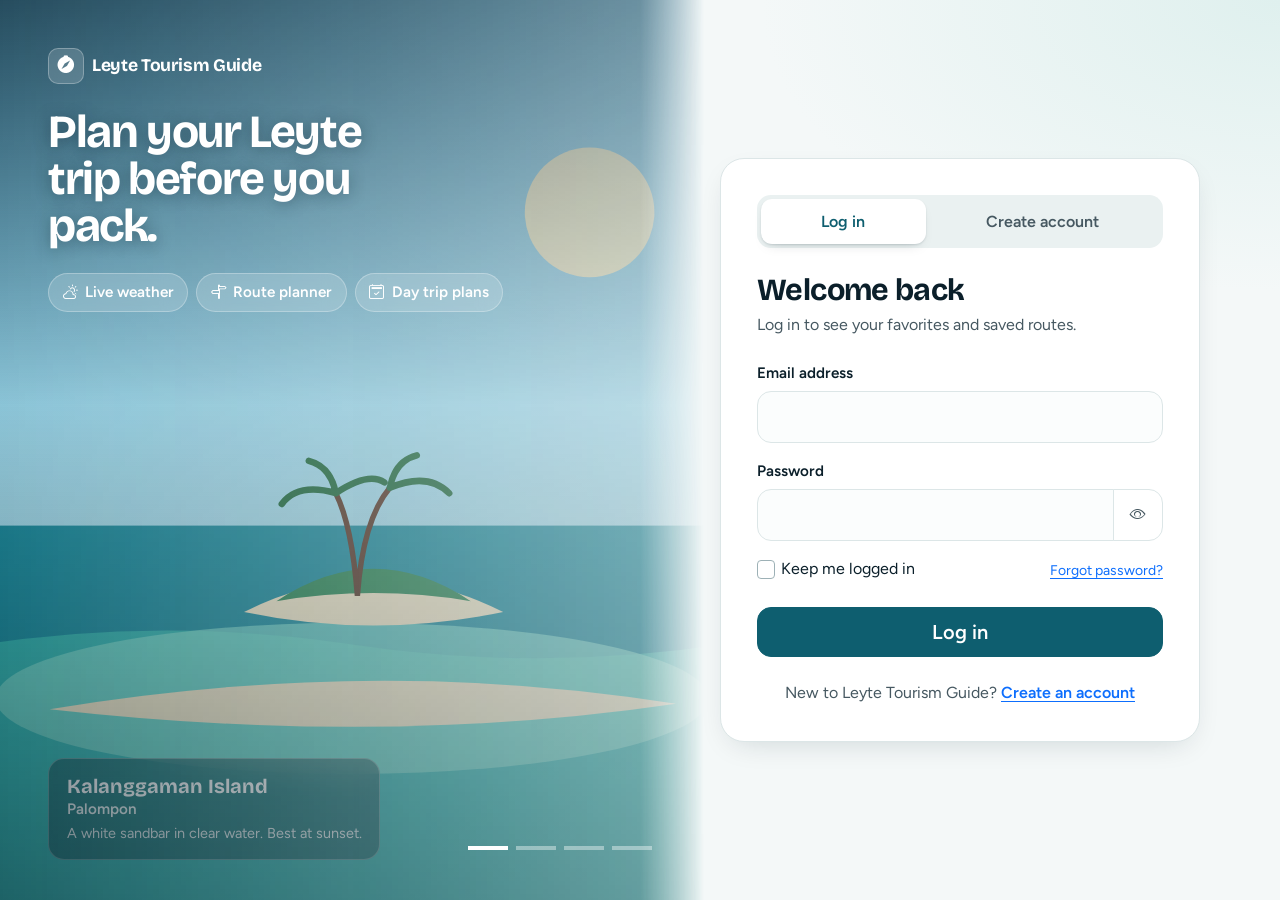
==== leyte-auth/index.html @ c01d0892 "Add files via upload" ====
<!DOCTYPE html>
<html lang="en">
<head>
  <meta charset="UTF-8">
  <meta name="viewport" content="width=device-width, initial-scale=1">
  <title>Sign in | Leyte Tourism Guide</title>

  <link href="vendor/bootstrap/css/bootstrap.min.css" rel="stylesheet">
  <link href="vendor/bootstrap-icons/bootstrap-icons.min.css" rel="stylesheet">
  <link href="https://fonts.googleapis.com/css2?family=Bricolage+Grotesque:opsz,wght@12..96,500;12..96,700&family=Figtree:wght@400;500;600&display=swap" rel="stylesheet">

  <link href="css/style.css" rel="stylesheet">
</head>
<body>

<div class="container-fluid p-0">
  <div class="row g-0 min-vh-100 auth-row">

    <!-- Left: brand + scene -->
    <aside class="col-lg-6 scene">
      <div id="placeCarousel" class="carousel slide carousel-fade" data-bs-ride="carousel" data-bs-interval="5500" data-bs-pause="hover" aria-label="Featured Leyte destinations">
        <div class="carousel-indicators">
          <button type="button" data-bs-target="#placeCarousel" data-bs-slide-to="0" class="active" aria-current="true" aria-label="Kalanggaman Island"></button>
          <button type="button" data-bs-target="#placeCarousel" data-bs-slide-to="1" aria-label="Lake Danao"></button>
          <button type="button" data-bs-target="#placeCarousel" data-bs-slide-to="2" aria-label="San Juanico Bridge"></button>
          <button type="button" data-bs-target="#placeCarousel" data-bs-slide-to="3" aria-label="Cuatro Islas"></button>
        </div>
        <div class="carousel-inner">
        <div class="carousel-item active">
          <div class="slide-art" style="background:linear-gradient(#6EC3E6,#CFEFF0)">
            <svg viewBox="0 0 800 900" preserveAspectRatio="xMidYMid slice" aria-hidden="true">
          <circle cx="620" cy="230" r="60" fill="#FFF3C4" opacity=".9"/>
          <rect y="520" width="800" height="380" fill="#1E8FA0"/>
          <path d="M0 640 Q200 600 400 630 T800 620 V900 H0Z" fill="#35B8B3"/>
          <ellipse cx="400" cy="680" rx="330" ry="70" fill="#7FE0D0" opacity=".7"/>
          <path d="M120 690 Q420 640 700 685 Q430 725 120 690Z" fill="#F6EBCB"/>
          <path d="M300 600 Q420 540 540 600 Q420 625 300 600Z" fill="#F6EBCB"/>
          <path d="M330 590 Q420 530 510 590 Q420 575 330 590Z" fill="#2E8B57"/>
          <path d="M405 585 Q400 520 385 490 M405 585 Q410 515 435 485" stroke="#5B3A29" stroke-width="5" fill="none"/>
          <path d="M385 490 Q350 480 335 500 M385 490 Q380 465 360 460 M385 490 Q415 470 430 480 M435 485 Q470 470 490 490 M435 485 Q440 460 460 455" stroke="#1F6B3F" stroke-width="6" fill="none" stroke-linecap="round"/></svg>
          </div>
          <img class="slide-photo" src="images/kalanggaman-island.jpg" alt="" onerror="this.remove()">
          <div class="slide-caption"><strong>Kalanggaman Island</strong><span>Palompon</span><small>A white sandbar in clear water. Best at sunset.</small></div>
        </div>
        <div class="carousel-item">
          <div class="slide-art" style="background:linear-gradient(#A9CCD6,#E6F0EA)">
            <svg viewBox="0 0 800 900" preserveAspectRatio="xMidYMid slice" aria-hidden="true">
          <path d="M0 470 L120 360 L230 450 L360 300 L500 440 L620 340 L800 470 V600 H0Z" fill="#3E7C6B" opacity=".75"/>
          <path d="M0 540 L150 430 L300 520 L470 400 L640 520 L800 450 V620 H0Z" fill="#1F5B4B"/>
          <rect y="580" width="800" height="320" fill="#2B7F86"/>
          <path d="M0 620 Q200 605 400 620 T800 620 V660 H0Z" fill="#1F5B4B" opacity=".5"/>
          <rect y="480" width="800" height="110" fill="#fff" opacity=".3"/>
          <path d="M0 720 Q200 710 400 720 T800 720 M0 780 Q200 770 400 780 T800 780" stroke="#fff" opacity=".22" stroke-width="3" fill="none"/></svg>
          </div>
          <img class="slide-photo" src="images/lake-danao.jpg" alt="" onerror="this.remove()">
          <div class="slide-caption"><strong>Lake Danao</strong><span>Ormoc City</span><small>A mountain lake wrapped in morning mist.</small></div>
        </div>
        <div class="carousel-item">
          <div class="slide-art" style="background:linear-gradient(#F7C777,#F2A541 60%,#F7C777)">
            <svg viewBox="0 0 800 900" preserveAspectRatio="xMidYMid slice" aria-hidden="true">
          <circle cx="600" cy="470" r="70" fill="#FCE3B0" opacity=".9"/>
          <rect y="590" width="800" height="310" fill="#0E5E6F"/>
          <g transform="translate(0 400)">
            <g stroke="#0B2A3C" stroke-width="3" fill="none"><path d="M60 150 Q400 -10 740 150"/><path d="M0 175 H800" stroke-width="7"/></g>
            <g stroke="#0B2A3C" stroke-width="1.5" opacity=".7"><path d="M140 175V112M220 175V88M300 175V72M380 175V66M460 175V68M540 175V80M620 175V102M700 175V133"/></g>
            <g fill="#0B2A3C"><rect x="196" y="175" width="10" height="70"/><rect x="396" y="175" width="10" height="70"/><rect x="596" y="175" width="10" height="70"/></g>
          </g>
          <path d="M0 650 Q100 636 200 650 T400 650 T600 650 T800 650 V900 H0Z" fill="#0E5E6F" opacity=".85"/>
          <path d="M0 720 Q100 706 200 720 T400 720 T600 720 T800 720 V900 H0Z" fill="#0B2A3C" opacity=".85"/></svg>
          </div>
          <img class="slide-photo" src="images/san-juanico-bridge.jpg" alt="" onerror="this.remove()">
          <div class="slide-caption"><strong>San Juanico Bridge</strong><span>Tacloban City</span><small>Leyte meets Samar. Best at sunrise.</small></div>
        </div>
        <div class="carousel-item">
          <div class="slide-art" style="background:linear-gradient(#4B3A6B,#E8674A 65%,#F7B267)">
            <svg viewBox="0 0 800 900" preserveAspectRatio="xMidYMid slice" aria-hidden="true">
          <circle cx="400" cy="560" r="85" fill="#FFD9A0"/>
          <rect y="560" width="800" height="340" fill="#5A2F55"/>
          <rect x="350" y="575" width="100" height="280" fill="#F7B267" opacity=".35"/>
          <path d="M100 560 Q190 470 290 560Z" fill="#1E1730"/>
          <path d="M500 560 Q600 440 710 560Z" fill="#1E1730"/>
          <path d="M620 560 Q670 505 740 560Z" fill="#1E1730"/>
          <path d="M0 640 Q200 628 400 640 T800 640 M0 720 Q200 708 400 720 T800 720" stroke="#F7B267" opacity=".25" stroke-width="3" fill="none"/></svg>
          </div>
          <img class="slide-photo" src="images/cuatro-islas.jpg" alt="" onerror="this.remove()">
          <div class="slide-caption"><strong>Cuatro Islas</strong><span>Inopacan</span><small>Island silhouettes at sunset.</small></div>
        </div>
        </div>
      </div>
      <div class="scene-scrim"></div>
      <div class="scene-copy">
        <a href="#" class="brand d-inline-flex align-items-center gap-2 mb-3 mb-lg-4">
          <span class="brand-mark"><i class="bi bi-compass-fill"></i></span> Leyte Tourism Guide
        </a>
        <h1>Plan your Leyte trip before you pack.</h1>
        <div class="d-none d-lg-flex flex-wrap gap-2 mt-4">
          <span class="feature-pill"><i class="bi bi-cloud-sun"></i> Live weather</span>
          <span class="feature-pill"><i class="bi bi-signpost-split"></i> Route planner</span>
          <span class="feature-pill"><i class="bi bi-calendar2-check"></i> Day trip plans</span>
        </div>
      </div>
    </aside>

    <!-- Right: forms -->
    <main class="col-lg-6 offset-lg-6 d-flex align-items-center justify-content-center p-4 p-lg-5">
      <div class="auth-wrap">

        <ul class="nav nav-pills nav-fill mb-4" id="authTabs" role="tablist">
          <li class="nav-item" role="presentation">
            <button class="nav-link active" id="login-tab" data-bs-toggle="pill" data-bs-target="#login-pane"
                    type="button" role="tab" aria-controls="login-pane" aria-selected="true">Log in</button>
          </li>
          <li class="nav-item" role="presentation">
            <button class="nav-link" id="register-tab" data-bs-toggle="pill" data-bs-target="#register-pane"
                    type="button" role="tab" aria-controls="register-pane" aria-selected="false">Create account</button>
          </li>
        </ul>

        <div id="formAlert" class="alert d-none" role="alert"></div>

        <div class="tab-content">

          <!-- LOGIN -->
          <div class="tab-pane fade show active" id="login-pane" role="tabpanel" aria-labelledby="login-tab" tabindex="0">
            <h2 class="h3 fw-bold mb-1">Welcome back</h2>
            <p class="text-secondary mb-4">Log in to see your favorites and saved routes.</p>

            <form id="loginForm" novalidate>
              <div class="mb-3">
                <label for="loginEmail" class="form-label">Email address</label>
                <input type="email" class="form-control form-control-lg" id="loginEmail" name="email"
                       autocomplete="email" required>
                <div class="invalid-feedback">Enter the email you registered with.</div>
              </div>

              <div class="mb-3">
                <label for="loginPassword" class="form-label">Password</label>
                <div class="input-group has-validation">
                  <input type="password" class="form-control form-control-lg" id="loginPassword" name="password"
                         autocomplete="current-password" required>
                  <button class="btn btn-outline-secondary toggle-pw" type="button" data-target="loginPassword"
                          aria-label="Show password"><i class="bi bi-eye"></i></button>
                  <div class="invalid-feedback">Enter your password.</div>
                </div>
              </div>

              <div class="d-flex justify-content-between align-items-center mb-4">
                <div class="form-check">
                  <input class="form-check-input" type="checkbox" id="remember">
                  <label class="form-check-label" for="remember">Keep me logged in</label>
                </div>
                <a href="#" class="small">Forgot password?</a>
              </div>

              <button type="submit" class="btn btn-primary btn-lg w-100">Log in</button>
            </form>

            <p class="text-center text-secondary mt-4 mb-0">
              New to Leyte Tourism Guide?
              <a href="#" data-goto="register-tab" class="fw-semibold">Create an account</a>
            </p>
          </div>

          <!-- REGISTER -->
          <div class="tab-pane fade" id="register-pane" role="tabpanel" aria-labelledby="register-tab" tabindex="0">
            <h2 class="h3 fw-bold mb-1">Create your account</h2>
            <p class="text-secondary mb-4">Save places, rate destinations, and keep your trip history.</p>

            <form id="registerForm" novalidate>
              <div class="row g-3 mb-3">
                <div class="col-sm-6">
                  <label for="firstName" class="form-label">First name</label>
                  <input type="text" class="form-control" id="firstName" name="first_name" autocomplete="given-name" required>
                  <div class="invalid-feedback">Enter your first name.</div>
                </div>
                <div class="col-sm-6">
                  <label for="lastName" class="form-label">Last name</label>
                  <input type="text" class="form-control" id="lastName" name="last_name" autocomplete="family-name" required>
                  <div class="invalid-feedback">Enter your last name.</div>
                </div>
              </div>

              <div class="mb-3">
                <label for="regEmail" class="form-label">Email address</label>
                <input type="email" class="form-control" id="regEmail" name="email" autocomplete="email" required>
                <div class="invalid-feedback">Enter a valid email address.</div>
              </div>

              <div class="mb-3">
                <label for="regPassword" class="form-label">Password</label>
                <div class="input-group has-validation">
                  <input type="password" class="form-control" id="regPassword" name="password"
                         autocomplete="new-password" minlength="8" required>
                  <button class="btn btn-outline-secondary toggle-pw" type="button" data-target="regPassword"
                          aria-label="Show password"><i class="bi bi-eye"></i></button>
                  <div class="invalid-feedback">Use at least 8 characters with a letter and a number.</div>
                </div>
                <div class="strength mt-2" aria-hidden="true"><div id="strengthBar"></div></div>
                <div class="form-text" id="strengthText">At least 8 characters, with a letter and a number.</div>
              </div>

              <div class="mb-3">
                <label for="regConfirm" class="form-label">Confirm password</label>
                <input type="password" class="form-control" id="regConfirm" name="confirm_password"
                       autocomplete="new-password" required>
                <div class="invalid-feedback">Passwords don't match.</div>
              </div>

              <div class="form-check mb-4">
                <input class="form-check-input" type="checkbox" id="terms" required>
                <label class="form-check-label" for="terms">
                  I agree to the <a href="#">terms of use</a> and <a href="#">privacy notice</a>.
                </label>
                <div class="invalid-feedback">You need to agree before creating an account.</div>
              </div>

              <button type="submit" class="btn btn-primary btn-lg w-100">Create account</button>
            </form>

            <p class="text-center text-secondary mt-4 mb-0">
              Already have an account?
              <a href="#" data-goto="login-tab" class="fw-semibold">Log in</a>
            </p>
          </div>

        </div>
      </div>
    </main>
  </div>
</div>

<!-- Preference questionnaire (opens after registration) -->
<div class="modal fade" id="prefModal" data-bs-backdrop="static" data-bs-keyboard="false" tabindex="-1" aria-labelledby="prefTitle" aria-hidden="true">
  <div class="modal-dialog modal-dialog-centered modal-dialog-scrollable modal-lg">
    <div class="modal-content border-0 rounded-4">
      <div class="modal-header border-0 pb-0 flex-column align-items-stretch">
        <div class="d-flex justify-content-between align-items-center mb-2">
          <span class="text-secondary small" id="stepLabel">Question 1 of 3</span>
          <button type="button" class="btn btn-link btn-sm text-secondary text-decoration-none" id="skipBtn">Skip for now</button>
        </div>
        <div class="progress pref-progress" role="progressbar" aria-label="Questionnaire progress">
          <div class="progress-bar" id="prefBar" style="width:33%"></div>
        </div>
      </div>

      <div class="modal-body p-4">
        <section class="pref-step" data-step="0">
          <h2 class="h4 fw-bold" id="prefTitle">What kind of places do you like?</h2>
          <p class="text-secondary">Pick as many as you want.</p>
          <div class="row g-3" id="catOpts"></div>
        </section>

        <section class="pref-step d-none" data-step="1">
          <h2 class="h4 fw-bold">Where do you want to be?</h2>
          <p class="text-secondary">Choose the setting you enjoy most.</p>
          <div class="row g-3" id="areaOpts"></div>
        </section>

        <section class="pref-step d-none" data-step="2">
          <h2 class="h4 fw-bold">When do you usually visit?</h2>
          <p class="text-secondary">We'll match places and lighting to your time of day.</p>
          <div class="row g-3" id="timeOpts"></div>
        </section>

        <section class="pref-step d-none" data-step="3">
          <h2 class="h4 fw-bold mb-3">Your Leyte picks</h2>
          <div id="results"></div>
        </section>
      </div>

      <div class="modal-footer border-0 pt-0">
        <button type="button" class="btn btn-outline-secondary" id="backBtn">Back</button>
        <button type="button" class="btn btn-primary px-4" id="nextBtn" disabled>Next</button>
      </div>
    </div>
  </div>
</div>

<script src="vendor/bootstrap/js/bootstrap.bundle.min.js"></script>
<script src="js/app.js"></script>
</body>
</html>
---- leyte-auth/css/style.css ----
/* ===== Design tokens ===== */
:root {
  --ink: #0B1F2A;
  --ink-2: #465861;
  --line: #DCE6E7;
  --bg: #F4F8F8;
  --brand: #0E5E6F;
  --brand-strong: #0A4757;
  --lagoon: #2FA4A0;
  --sun: #F2A541;
  --ring: 0 0 0 4px rgba(47, 164, 160, .22);
  --shadow-md: 0 10px 30px -12px rgba(11, 31, 42, .18);

  /* ---- Picture fade (edit these) ----
     1 = fully visible, 0 = fully transparent. */
  --fade-left: 1;        /* left edge of the picture */
  --fade-middle: .55;    /* at the middle point below */
  --fade-right: 0;       /* right edge, next to the form */
  --fade-middle-at: 50vw;/* where the middle point sits (try 40vw or 60vw) */

  --bs-body-font-family: "Figtree", system-ui, sans-serif;
  --bs-body-color: var(--ink);
  --bs-secondary-color: var(--ink-2);
  --bs-border-color: var(--line);
  --bs-border-radius: 14px;
  --bs-border-radius-lg: 14px;
  --bs-primary: var(--brand);
  --bs-primary-rgb: 14, 94, 111;
  --bs-link-color: var(--brand);
  --bs-link-hover-color: var(--brand-strong);
}
body { min-height: 100vh; background: radial-gradient(50rem 28rem at 100% 0, #DFF0EE 0, transparent 65%), var(--bg); -webkit-font-smoothing: antialiased; }
h1, h2, .brand { font-family: "Bricolage Grotesque", "Figtree", sans-serif; letter-spacing: -.02em; }
.text-secondary { color: var(--ink-2) !important; }
a { text-underline-offset: 3px; }
:focus-visible { outline: 3px solid var(--lagoon); outline-offset: 2px; }

/* ===== Buttons ===== */
.btn-primary {
  --bs-btn-bg: var(--brand); --bs-btn-border-color: var(--brand);
  --bs-btn-hover-bg: var(--brand-strong); --bs-btn-hover-border-color: var(--brand-strong);
  --bs-btn-active-bg: var(--brand-strong); --bs-btn-active-border-color: var(--brand-strong);
  --bs-btn-focus-shadow-rgb: 47, 164, 160;
  font-weight: 600; min-height: 3.1rem; transition: transform .15s, box-shadow .15s, background-color .15s;
}
.btn-primary:hover:not(:disabled) { transform: translateY(-1px); box-shadow: 0 10px 22px -10px rgba(14, 94, 111, .75); }
.btn-primary:active:not(:disabled) { transform: translateY(0); }
.btn-outline-secondary { --bs-btn-color: var(--ink-2); --bs-btn-border-color: var(--line); --bs-btn-hover-bg: #eef5f5; --bs-btn-hover-color: var(--ink); --bs-btn-hover-border-color: var(--line); }

/* ===== Forms ===== */
.form-label { font-weight: 600; font-size: .95rem; margin-bottom: .4rem; }
.form-control { min-height: 3rem; border-color: var(--line); background-color: #FBFDFD; padding-inline: 1rem; transition: border-color .15s, box-shadow .15s; }
.form-control-lg { min-height: 3.25rem; font-size: 1.0625rem; }
.form-control:focus, .form-check-input:focus { border-color: var(--lagoon); box-shadow: var(--ring); background-color: #fff; }
.form-check-input { width: 1.15rem; height: 1.15rem; margin-top: .2rem; border-color: #9DB1B6; }
.form-check-input:checked { background-color: var(--brand); border-color: var(--brand); }
.form-text, .invalid-feedback { font-size: .9rem; }
.form-text { color: var(--ink-2); }
.input-group .btn { --bs-btn-border-radius: 14px; padding-inline: 1rem; }

.strength { height: 6px; border-radius: 6px; background: #E3ECEC; overflow: hidden; }
.strength > div { height: 100%; width: 0; border-radius: 6px; transition: width .25s, background-color .25s; }

.gmail-note { color: #146c43; font-weight: 500; font-size: .95rem; margin-top: .4rem; }
.form-control.is-gmail { border-color: #198754; background-color: #F1FAF5; box-shadow: 0 0 0 4px rgba(25, 135, 84, .15); }
.form-control.is-gmail:focus { border-color: #198754; box-shadow: 0 0 0 4px rgba(25, 135, 84, .25); }

.alert { border-radius: 14px; font-weight: 500; }

/* ===== Auth card and tabs ===== */
.auth-wrap { max-width: 480px; width: 100%; background: #fff; border: 1px solid var(--line); border-radius: 24px;
  padding: 1.5rem; box-shadow: var(--shadow-md); }
@media (min-width: 576px) { .auth-wrap { padding: 2.25rem; } }
.auth-wrap h2 { font-size: clamp(1.6rem, 2.4vw, 1.95rem); font-weight: 700; }

.nav-pills { background: #EAF1F1; border-radius: 14px; padding: 4px; }
.nav-pills .nav-link { color: var(--ink-2); font-weight: 600; border-radius: 11px; padding: .65rem 1rem; transition: background-color .2s, color .2s, box-shadow .2s; }
.nav-pills .nav-link:hover { color: var(--ink); }
.nav-pills .nav-link.active { background: #fff; color: var(--brand); box-shadow: 0 1px 2px rgba(11, 31, 42, .12), 0 6px 14px -8px rgba(11, 31, 42, .25); }

/* ===== Left panel: slideshow ===== */
.scene { position: relative; overflow: hidden; min-height: 440px; background: var(--ink); color: #fff; }
.scene .carousel, .scene .carousel-inner, .scene .carousel-item { position: absolute; inset: 0; height: 100%; }
.scene .carousel { width: 100%; }
.slide-art, .slide-photo { position: absolute; inset: 0; width: 100%; height: 100%; }
.slide-art svg { width: 100%; height: 100%; display: block; }
.slide-photo { object-fit: cover; }
.carousel-item.active .slide-art svg, .carousel-item.active .slide-photo { animation: drift 8s ease-out forwards; }
@keyframes drift { from { transform: scale(1); } to { transform: scale(1.08); } }
.scene-scrim { position: absolute; inset: 0; z-index: 2; pointer-events: none;
  background: linear-gradient(180deg, rgba(11, 31, 42, .72) 0%, rgba(11, 31, 42, .1) 45%, rgba(11, 31, 42, .56) 100%); }
.scene-copy { position: absolute; z-index: 3; top: 0; left: 0; right: 0; padding: 1.5rem; }
.scene h1 { font-weight: 700; font-size: clamp(1.9rem, 3.6vw, 3.3rem); line-height: 1.02; letter-spacing: -.03em; color: #fff; max-width: 13ch; text-shadow: 0 2px 16px rgba(11, 31, 42, .4); }

.brand { display: inline-flex; align-items: center; gap: .6rem; color: #fff; font-weight: 700; font-size: 1.1rem; text-decoration: none; }
.brand:hover { color: #fff; }
.brand-mark, .feature-pill, .slide-caption { background: rgba(255, 255, 255, .16); border: 1px solid rgba(255, 255, 255, .28); -webkit-backdrop-filter: blur(12px); backdrop-filter: blur(12px); }
.brand-mark { width: 2.25rem; height: 2.25rem; border-radius: 10px; display: grid; place-items: center; }
.feature-pill { display: inline-flex; align-items: center; gap: .45rem; padding: .45rem .85rem; border-radius: 999px; font-weight: 600; font-size: .95rem; }

.slide-caption { position: absolute; z-index: 3; left: 1.5rem; bottom: 1.5rem; max-width: min(22rem, 70%); display: flex; flex-direction: column;
  padding: .9rem 1.1rem; border-radius: 16px; background: rgba(11, 31, 42, .4); }
.slide-caption strong { font-family: "Bricolage Grotesque", "Figtree", sans-serif; font-size: 1.25rem; line-height: 1.2; }
.slide-caption span { font-weight: 600; font-size: .95rem; opacity: .92; }
.slide-caption small { font-size: .9rem; opacity: .9; margin-top: .15rem; }

.scene .carousel-indicators { z-index: 4; left: auto; right: 1.5rem; bottom: 1.3rem; margin: 0; }
.scene .carousel-indicators [data-bs-target] { position: relative; overflow: hidden; width: 40px; height: 4px; margin: 0 4px; border-radius: 4px; opacity: 1;
  background-color: rgba(255, 255, 255, .4); }
.scene .carousel-indicators [data-bs-target]::after { content: ""; position: absolute; inset: 0; background: #fff; transform: scaleX(0); transform-origin: left; }
.scene .carousel-indicators .active::after { animation: fill 5.5s linear forwards; }
.scene .carousel:hover .carousel-indicators .active::after { animation-play-state: paused; }
@keyframes fill { to { transform: scaleX(1); } }

@media (min-width: 992px) {
  /* picture runs from the left edge to just before the form, fading 100% > 70% > 50% */
  .auth-row { position: relative; }
  .scene { position: absolute; top: 0; bottom: 0; left: 0; min-height: 0; background: transparent;
    width: calc(50% + max(0px, (50% - 480px) / 2 - 1rem)); }
  .scene .carousel-inner, .scene-scrim {
    -webkit-mask-image: linear-gradient(to right, rgba(0, 0, 0, var(--fade-left)) 0, rgba(0, 0, 0, var(--fade-middle)) var(--fade-middle-at), rgba(0, 0, 0, var(--fade-right)) 100%);
    mask-image: linear-gradient(to right, rgba(0, 0, 0, var(--fade-left)) 0, rgba(0, 0, 0, var(--fade-middle)) var(--fade-middle-at), rgba(0, 0, 0, var(--fade-right)) 100%); }
  .scene-copy { padding: 3rem; }
  .slide-caption { left: 3rem; bottom: 2.5rem; }
  .scene .carousel-indicators { right: 3rem; bottom: 2.5rem; }
}

/* ===== Preference questionnaire ===== */
.modal-content { border-radius: 24px !important; box-shadow: 0 30px 80px -20px rgba(11, 31, 42, .45); }
.pref-progress { height: 6px; background: #E3ECEC; }
.pref-progress .progress-bar { background: var(--lagoon); border-radius: 6px; transition: width .3s; }
.pref-opt { position: relative; display: flex; align-items: center; gap: .9rem; padding: 1rem 1.1rem; padding-right: 3rem; height: 100%; cursor: pointer;
  background: #fff; border: 1.5px solid var(--line); border-radius: 16px; transition: border-color .15s, background-color .15s, transform .15s, box-shadow .15s; }
.pref-opt i { flex: none; width: 2.75rem; height: 2.75rem; display: grid; place-items: center; border-radius: 12px; background: #E3F2F1; color: var(--brand); font-size: 1.3rem; }
.pref-opt small { font-size: .9rem; }
.pref-opt:hover { border-color: var(--lagoon); transform: translateY(-2px); box-shadow: var(--shadow-md); }
.btn-check:checked + .pref-opt { border-color: var(--brand); background: #EAF6F5; }
.btn-check:checked + .pref-opt::after { content: ""; position: absolute; right: 1rem; top: 50%; width: 1.35rem; height: 1.35rem; margin-top: -.675rem; border-radius: 50%;
  background: var(--brand) url("data:image/svg+xml,%3Csvg xmlns='http://www.w3.org/2000/svg' viewBox='0 0 16 16' fill='none' stroke='white' stroke-width='2.2' stroke-linecap='round' stroke-linejoin='round'%3E%3Cpath d='M3.5 8.5l3 3 6-7'/%3E%3C/svg%3E") center / 75% no-repeat; }
.btn-check:focus-visible + .pref-opt { box-shadow: var(--ring); }

.star-pick { background: linear-gradient(135deg, #FFF6E5, #FFFDF8); border: 1px solid #F3DCB0; border-radius: 18px; }
.star-pick > i { flex: none; width: 3.25rem; height: 3.25rem; display: grid; place-items: center; border-radius: 50%; background: #FDE6B8; color: #c47a0a; font-size: 1.6rem; }
.place-card { background: #fff; border: 1px solid var(--line); border-radius: 16px; transition: transform .15s, box-shadow .15s; }
.place-card:hover { transform: translateY(-2px); box-shadow: var(--shadow-md); }
.chip { font-size: .8125rem; padding: .2rem .6rem; border-radius: 999px; background: #EEF3F3; color: var(--ink-2); font-weight: 500; }
.chip.ok { background: #DFF3E8; color: #146c43; }

@media (prefers-reduced-motion: reduce) {
  *, *::before, *::after { animation: none !important; transition: none !important; }
  .scene .carousel-indicators .active::after { transform: scaleX(1); }
}
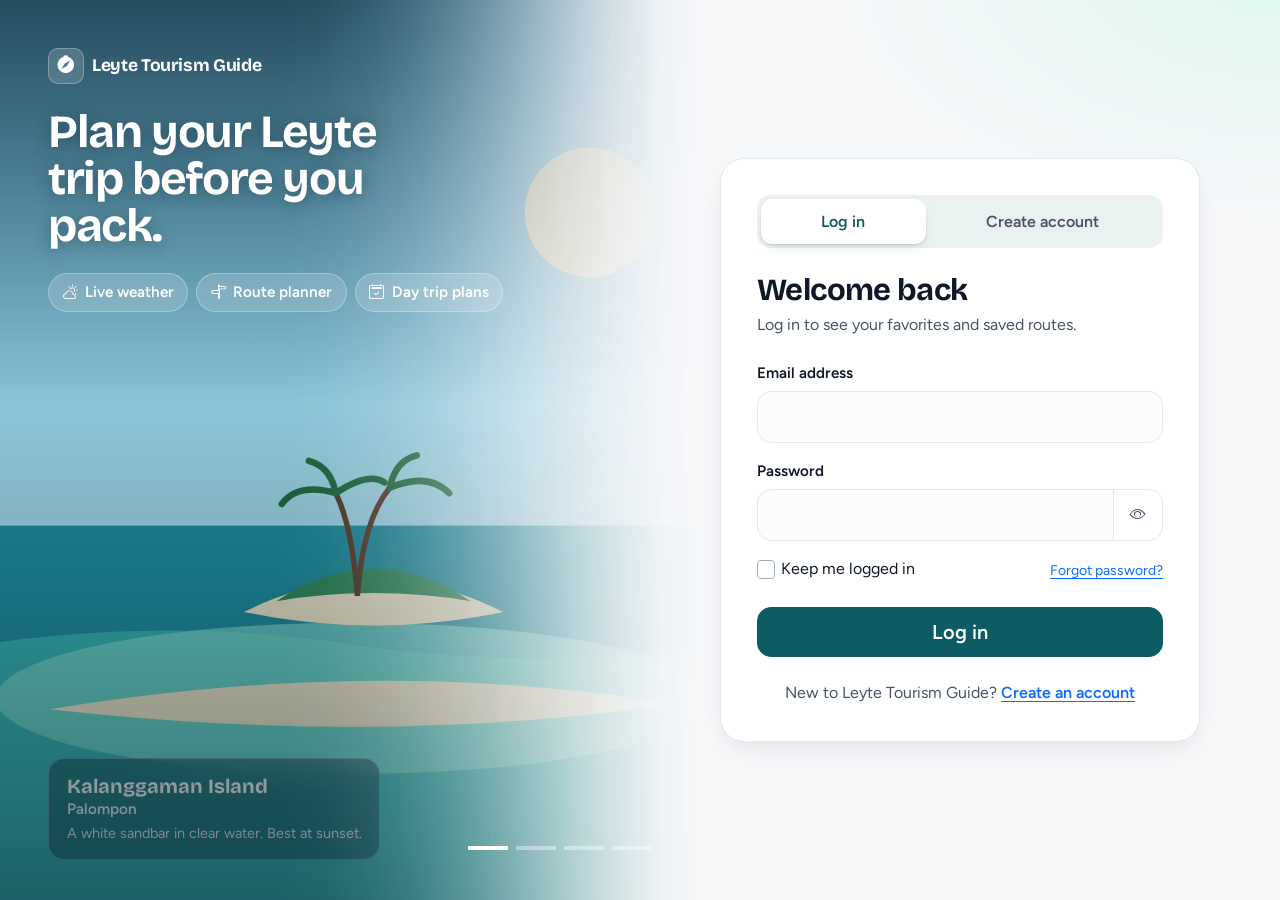
==== commit f653ce43: "Add files via upload" ====
--- a/leyte-auth/index.html
+++ b/leyte-auth/index.html
@@ -7,7 +7,7 @@
 
   <link href="vendor/bootstrap/css/bootstrap.min.css" rel="stylesheet">
   <link href="vendor/bootstrap-icons/bootstrap-icons.min.css" rel="stylesheet">
-  <link href="https://fonts.googleapis.com/css2?family=Bricolage+Grotesque:opsz,wght@12..96,500;12..96,700&family=Figtree:wght@400;500;600&display=swap" rel="stylesheet">
+  <link href="css/fonts.css" rel="stylesheet">
 
   <link href="css/style.css" rel="stylesheet">
 </head>
@@ -39,7 +39,7 @@
           <path d="M405 585 Q400 520 385 490 M405 585 Q410 515 435 485" stroke="#5B3A29" stroke-width="5" fill="none"/>
           <path d="M385 490 Q350 480 335 500 M385 490 Q380 465 360 460 M385 490 Q415 470 430 480 M435 485 Q470 470 490 490 M435 485 Q440 460 460 455" stroke="#1F6B3F" stroke-width="6" fill="none" stroke-linecap="round"/></svg>
           </div>
-          <img class="slide-photo" src="images/kalanggaman-island.jpg" alt="" onerror="this.remove()">
+          <img class="slide-photo" src="images/kalanggaman-island.jpg" alt="">
           <div class="slide-caption"><strong>Kalanggaman Island</strong><span>Palompon</span><small>A white sandbar in clear water. Best at sunset.</small></div>
         </div>
         <div class="carousel-item">
@@ -52,7 +52,7 @@
           <rect y="480" width="800" height="110" fill="#fff" opacity=".3"/>
           <path d="M0 720 Q200 710 400 720 T800 720 M0 780 Q200 770 400 780 T800 780" stroke="#fff" opacity=".22" stroke-width="3" fill="none"/></svg>
           </div>
-          <img class="slide-photo" src="images/lake-danao.jpg" alt="" onerror="this.remove()">
+          <img class="slide-photo" src="images/lake-danao.jpg" alt="">
           <div class="slide-caption"><strong>Lake Danao</strong><span>Ormoc City</span><small>A mountain lake wrapped in morning mist.</small></div>
         </div>
         <div class="carousel-item">
@@ -68,7 +68,7 @@
           <path d="M0 650 Q100 636 200 650 T400 650 T600 650 T800 650 V900 H0Z" fill="#0E5E6F" opacity=".85"/>
           <path d="M0 720 Q100 706 200 720 T400 720 T600 720 T800 720 V900 H0Z" fill="#0B2A3C" opacity=".85"/></svg>
           </div>
-          <img class="slide-photo" src="images/san-juanico-bridge.jpg" alt="" onerror="this.remove()">
+          <img class="slide-photo" src="images/san-juanico-bridge.jpg" alt="">
           <div class="slide-caption"><strong>San Juanico Bridge</strong><span>Tacloban City</span><small>Leyte meets Samar. Best at sunrise.</small></div>
         </div>
         <div class="carousel-item">
@@ -82,7 +82,7 @@
           <path d="M620 560 Q670 505 740 560Z" fill="#1E1730"/>
           <path d="M0 640 Q200 628 400 640 T800 640 M0 720 Q200 708 400 720 T800 720" stroke="#F7B267" opacity=".25" stroke-width="3" fill="none"/></svg>
           </div>
-          <img class="slide-photo" src="images/cuatro-islas.jpg" alt="" onerror="this.remove()">
+          <img class="slide-photo" src="images/cuatro-islas.jpg" alt="">
           <div class="slide-caption"><strong>Cuatro Islas</strong><span>Inopacan</span><small>Island silhouettes at sunset.</small></div>
         </div>
         </div>
--- a/leyte-auth/css/fonts.css
+++ b/leyte-auth/css/fonts.css
@@ -0,0 +1,15 @@
+/* Self-hosted fonts (no external requests). Figtree and Bricolage Grotesque, Latin subset, SIL Open Font License. */
+@font-face {
+  font-family: "Figtree";
+  font-style: normal;
+  font-weight: 300 900;
+  font-display: swap;
+  src: url("../vendor/fonts/figtree-latin-wght-normal.woff2") format("woff2");
+}
+@font-face {
+  font-family: "Bricolage Grotesque";
+  font-style: normal;
+  font-weight: 200 800;
+  font-display: swap;
+  src: url("../vendor/fonts/bricolage-grotesque-latin-wght-normal.woff2") format("woff2");
+}
--- a/leyte-auth/css/style.css
+++ b/leyte-auth/css/style.css
@@ -1,22 +1,35 @@
 /* ===== Design tokens ===== */
 :root {
-  --ink: #0B1F2A;
-  --ink-2: #465861;
-  --line: #DCE6E7;
-  --bg: #F4F8F8;
-  --brand: #0E5E6F;
-  --brand-strong: #0A4757;
-  --lagoon: #2FA4A0;
-  --sun: #F2A541;
-  --ring: 0 0 0 4px rgba(47, 164, 160, .22);
-  --shadow-md: 0 10px 30px -12px rgba(11, 31, 42, .18);
+  --ink: #101828;
+  --ink-2: #475467;
+  --line: #E4E7EC;
+  --bg: #F7F8FA;
+  --brand: #0D5C63;
+  --brand-strong: #0A4247;
+  --lagoon: #17B6A7;
+  --coral: #FF6F59;
+  --sun: #FF6F59;
+  --ring: 0 0 0 4px rgba(23, 182, 167, .22);
+  --shadow-md: 0 10px 30px -12px rgba(16, 24, 40, .16);
 
   /* ---- Picture fade (edit these) ----
+     Opacity runs from --fade-left to --fade-right along a smooth ease-in-out curve.
      1 = fully visible, 0 = fully transparent. */
-  --fade-left: 1;        /* left edge of the picture */
-  --fade-middle: .55;    /* at the middle point below */
-  --fade-right: 0;       /* right edge, next to the form */
-  --fade-middle-at: 50vw;/* where the middle point sits (try 40vw or 60vw) */
+  --fade-left: 1;      /* opacity at the far left of the picture */
+  --fade-right: 0;     /* opacity at the right edge, next to the form */
+  --fade-start: 40%;   /* where the fade begins, as a % of the picture width (lower = fades sooner) */
+  --fade-mask: linear-gradient(to right,
+    rgba(0, 0, 0, calc(var(--fade-right) + (var(--fade-left) - var(--fade-right)) * 1)) calc(var(--fade-start) + (100% - var(--fade-start)) * 0.0),
+    rgba(0, 0, 0, calc(var(--fade-right) + (var(--fade-left) - var(--fade-right)) * 0.972)) calc(var(--fade-start) + (100% - var(--fade-start)) * 0.1),
+    rgba(0, 0, 0, calc(var(--fade-right) + (var(--fade-left) - var(--fade-right)) * 0.896)) calc(var(--fade-start) + (100% - var(--fade-start)) * 0.2),
+    rgba(0, 0, 0, calc(var(--fade-right) + (var(--fade-left) - var(--fade-right)) * 0.784)) calc(var(--fade-start) + (100% - var(--fade-start)) * 0.3),
+    rgba(0, 0, 0, calc(var(--fade-right) + (var(--fade-left) - var(--fade-right)) * 0.648)) calc(var(--fade-start) + (100% - var(--fade-start)) * 0.4),
+    rgba(0, 0, 0, calc(var(--fade-right) + (var(--fade-left) - var(--fade-right)) * 0.5)) calc(var(--fade-start) + (100% - var(--fade-start)) * 0.5),
+    rgba(0, 0, 0, calc(var(--fade-right) + (var(--fade-left) - var(--fade-right)) * 0.352)) calc(var(--fade-start) + (100% - var(--fade-start)) * 0.6),
+    rgba(0, 0, 0, calc(var(--fade-right) + (var(--fade-left) - var(--fade-right)) * 0.216)) calc(var(--fade-start) + (100% - var(--fade-start)) * 0.7),
+    rgba(0, 0, 0, calc(var(--fade-right) + (var(--fade-left) - var(--fade-right)) * 0.104)) calc(var(--fade-start) + (100% - var(--fade-start)) * 0.8),
+    rgba(0, 0, 0, calc(var(--fade-right) + (var(--fade-left) - var(--fade-right)) * 0.028)) calc(var(--fade-start) + (100% - var(--fade-start)) * 0.9),
+    rgba(0, 0, 0, calc(var(--fade-right) + (var(--fade-left) - var(--fade-right)) * 0)) calc(var(--fade-start) + (100% - var(--fade-start)) * 1.0));
 
   --bs-body-font-family: "Figtree", system-ui, sans-serif;
   --bs-body-color: var(--ink);
@@ -29,7 +42,7 @@
   --bs-link-color: var(--brand);
   --bs-link-hover-color: var(--brand-strong);
 }
-body { min-height: 100vh; background: radial-gradient(50rem 28rem at 100% 0, #DFF0EE 0, transparent 65%), var(--bg); -webkit-font-smoothing: antialiased; }
+body { min-height: 100vh; background: radial-gradient(46rem 26rem at 100% -4%, #DFF7F1 0, transparent 62%), radial-gradient(38rem 22rem at -6% 100%, #FFF1EC 0, transparent 60%), var(--bg); -webkit-font-smoothing: antialiased; }
 h1, h2, .brand { font-family: "Bricolage Grotesque", "Figtree", sans-serif; letter-spacing: -.02em; }
 .text-secondary { color: var(--ink-2) !important; }
 a { text-underline-offset: 3px; }
@@ -118,8 +131,8 @@
   .scene { position: absolute; top: 0; bottom: 0; left: 0; min-height: 0; background: transparent;
     width: calc(50% + max(0px, (50% - 480px) / 2 - 1rem)); }
   .scene .carousel-inner, .scene-scrim {
-    -webkit-mask-image: linear-gradient(to right, rgba(0, 0, 0, var(--fade-left)) 0, rgba(0, 0, 0, var(--fade-middle)) var(--fade-middle-at), rgba(0, 0, 0, var(--fade-right)) 100%);
-    mask-image: linear-gradient(to right, rgba(0, 0, 0, var(--fade-left)) 0, rgba(0, 0, 0, var(--fade-middle)) var(--fade-middle-at), rgba(0, 0, 0, var(--fade-right)) 100%); }
+    -webkit-mask-image: var(--fade-mask);
+    mask-image: var(--fade-mask); }
   .scene-copy { padding: 3rem; }
   .slide-caption { left: 3rem; bottom: 2.5rem; }
   .scene .carousel-indicators { right: 3rem; bottom: 2.5rem; }
@@ -131,20 +144,21 @@
 .pref-progress .progress-bar { background: var(--lagoon); border-radius: 6px; transition: width .3s; }
 .pref-opt { position: relative; display: flex; align-items: center; gap: .9rem; padding: 1rem 1.1rem; padding-right: 3rem; height: 100%; cursor: pointer;
   background: #fff; border: 1.5px solid var(--line); border-radius: 16px; transition: border-color .15s, background-color .15s, transform .15s, box-shadow .15s; }
-.pref-opt i { flex: none; width: 2.75rem; height: 2.75rem; display: grid; place-items: center; border-radius: 12px; background: #E3F2F1; color: var(--brand); font-size: 1.3rem; }
+.pref-opt i { flex: none; width: 2.75rem; height: 2.75rem; display: grid; place-items: center; border-radius: 12px; background: linear-gradient(135deg, #E3F7F3, #EAF2FB); color: var(--brand); font-size: 1.3rem; }
 .pref-opt small { font-size: .9rem; }
 .pref-opt:hover { border-color: var(--lagoon); transform: translateY(-2px); box-shadow: var(--shadow-md); }
-.btn-check:checked + .pref-opt { border-color: var(--brand); background: #EAF6F5; }
+.btn-check:checked + .pref-opt { border-color: var(--lagoon); background: #F0FBF9; }
 .btn-check:checked + .pref-opt::after { content: ""; position: absolute; right: 1rem; top: 50%; width: 1.35rem; height: 1.35rem; margin-top: -.675rem; border-radius: 50%;
   background: var(--brand) url("data:image/svg+xml,%3Csvg xmlns='http://www.w3.org/2000/svg' viewBox='0 0 16 16' fill='none' stroke='white' stroke-width='2.2' stroke-linecap='round' stroke-linejoin='round'%3E%3Cpath d='M3.5 8.5l3 3 6-7'/%3E%3C/svg%3E") center / 75% no-repeat; }
 .btn-check:focus-visible + .pref-opt { box-shadow: var(--ring); }
 
-.star-pick { background: linear-gradient(135deg, #FFF6E5, #FFFDF8); border: 1px solid #F3DCB0; border-radius: 18px; }
-.star-pick > i { flex: none; width: 3.25rem; height: 3.25rem; display: grid; place-items: center; border-radius: 50%; background: #FDE6B8; color: #c47a0a; font-size: 1.6rem; }
+.star-pick { background: linear-gradient(135deg, #FFF1ED, #FFFAF8); border: 1px solid #FFD3C4; border-radius: 18px; }
+.star-pick > i { flex: none; width: 3.25rem; height: 3.25rem; display: grid; place-items: center; border-radius: 50%; background: #FFDED2; color: #C2431F; font-size: 1.6rem; }
 .place-card { background: #fff; border: 1px solid var(--line); border-radius: 16px; transition: transform .15s, box-shadow .15s; }
 .place-card:hover { transform: translateY(-2px); box-shadow: var(--shadow-md); }
 .chip { font-size: .8125rem; padding: .2rem .6rem; border-radius: 999px; background: #EEF3F3; color: var(--ink-2); font-weight: 500; }
 .chip.ok { background: #DFF3E8; color: #146c43; }
+.place-card .badge.text-bg-warning { background-color: var(--coral) !important; color: #fff !important; }
 
 @media (prefers-reduced-motion: reduce) {
   *, *::before, *::after { animation: none !important; transition: none !important; }
